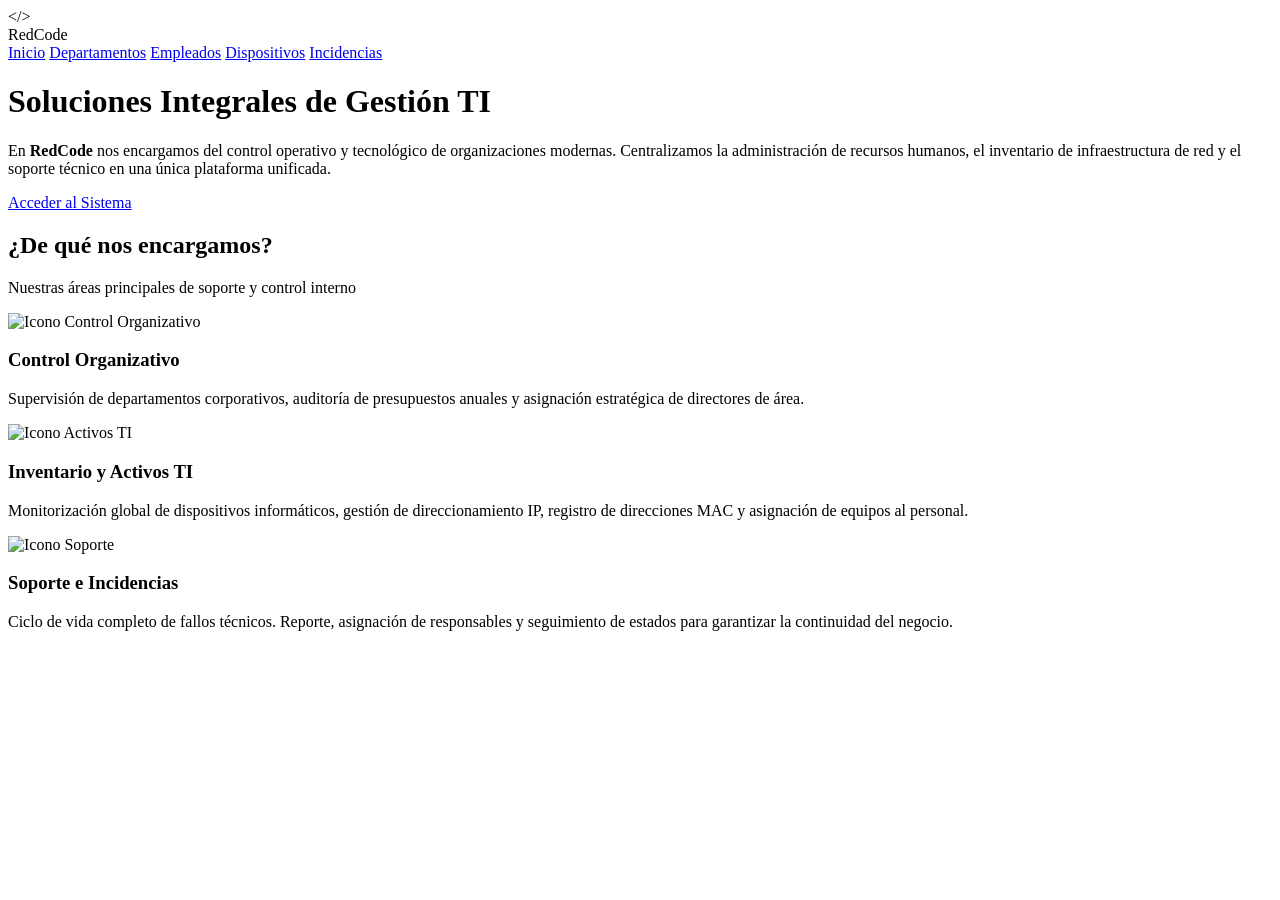
==== index.html @ e8f9861f "Create index.html" ====
<!DOCTYPE html>
<html lang="es">
<head>
  <meta charset="UTF-8">
  <meta name="viewport" content="width=device-width, initial-scale=1.0">
  <title>RedCode — Plataforma de Gestión Corporativa</title>
  <link rel="stylesheet" href="style.css">
</head>
<body>

<nav class="navbar">
  <div class="logo-box">
    <span class="nav-code-icon">&lt;/&gt;</span>
    <div class="logo-text">Red<span>Code</span></div>
  </div>
  <div class="links">
    <a href="index.html" class="active">Inicio</a>
    <a href="departamentos.html">Departamentos</a>
    <a href="empleados.html">Empleados</a>
    <a href="dispositivos.html">Dispositivos</a>
    <a href="incidencias.html">Incidencias</a>
  </div>
</nav>

<header class="hero">
  <h1>Soluciones Integrales de <span>Gestión TI</span></h1>
  <p class="hero-description">
    En <strong>RedCode</strong> nos encargamos del control operativo y tecnológico de organizaciones modernas.
    Centralizamos la administración de recursos humanos, el inventario de infraestructura de red y el soporte
    técnico en una única plataforma unificada.
  </p>
  <div class="hero-buttons">
    <a href="departamentos.html" class="btn-main">Acceder al Sistema</a>
  </div>
</header>

<section class="container general-info">
  <div class="services-title">
    <h2>¿De qué nos encargamos?</h2>
    <p class="subtitle">Nuestras áreas principales de soporte y control interno</p>
  </div>

  <div class="grid-services">
    <div class="service-card">
      <div class="service-icon">
        <img src="redcode_icon_stats.svg" alt="Icono Control Organizativo">
      </div>
      <h3>Control Organizativo</h3>
      <p>Supervisión de departamentos corporativos, auditoría de presupuestos anuales y asignación estratégica de directores de área.</p>
    </div>

    <div class="service-card">
      <div class="service-icon">
        <img src="redcode_icon_dev.svg" alt="Icono Activos TI">
      </div>
      <h3>Inventario y Activos TI</h3>
      <p>Monitorización global de dispositivos informáticos, gestión de direccionamiento IP, registro de direcciones MAC y asignación de equipos al personal.</p>
    </div>

    <div class="service-card">
      <div class="service-icon">
        <img src="redcode_icon_incidencias.svg" alt="Icono Soporte">
      </div>
      <h3>Soporte e Incidencias</h3>
      <p>Ciclo de vida completo de fallos técnicos. Reporte, asignación de responsables y seguimiento de estados para garantizar la continuidad del negocio.</p>
    </div>
  </div>
</section>

</body>
</html>
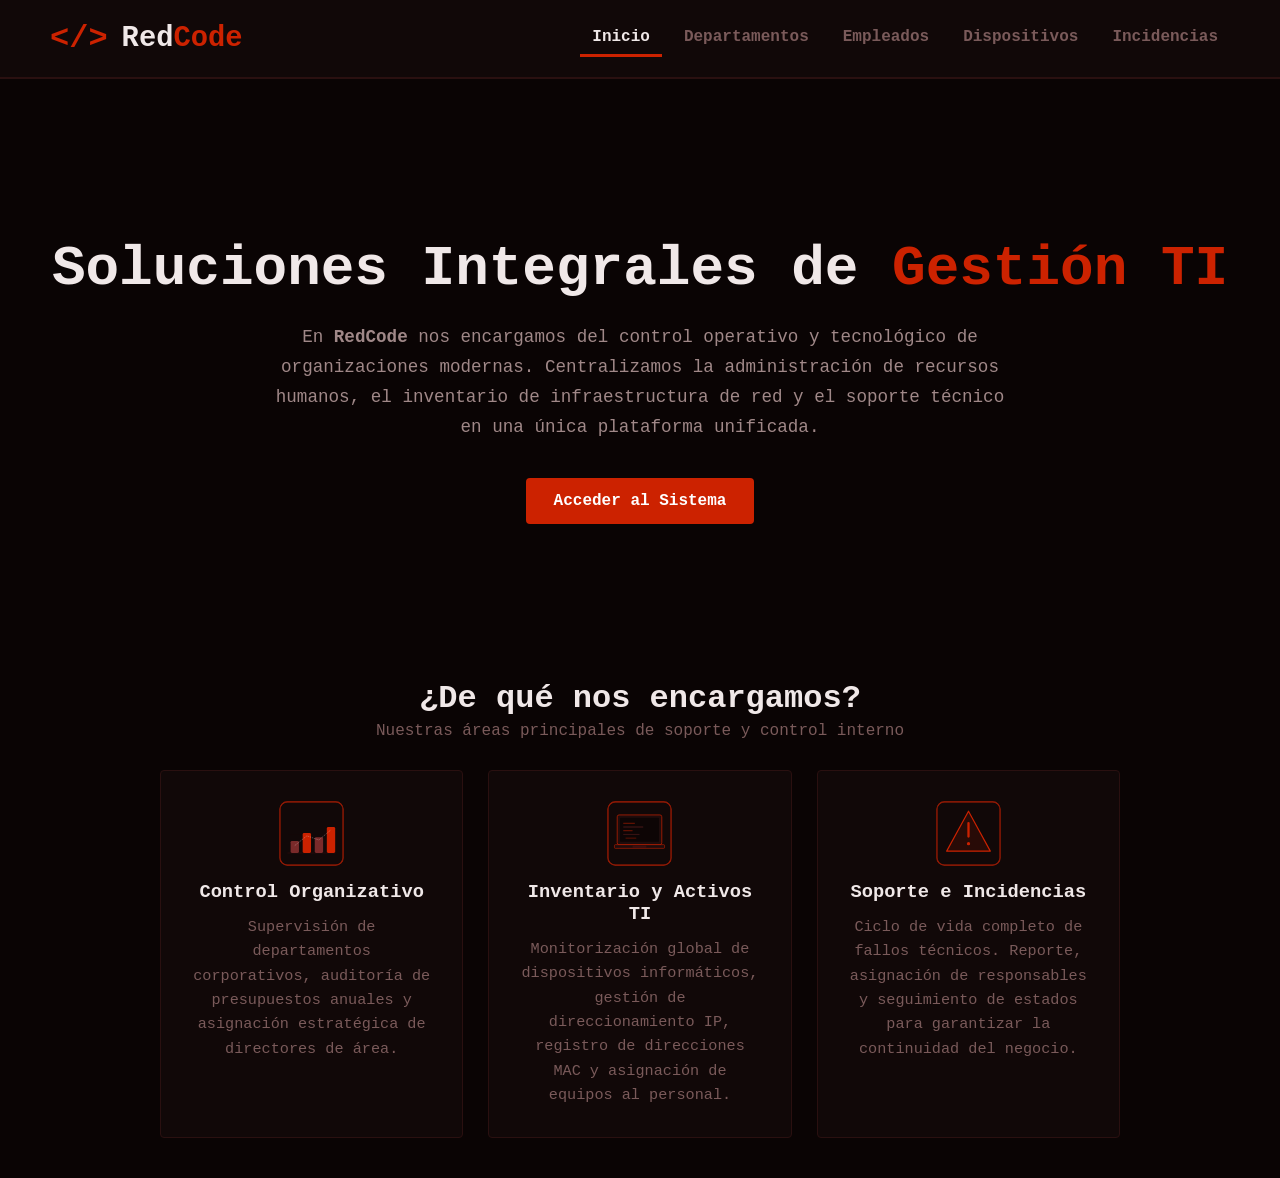
==== commit 5ecc8d4c: "Update index.html" ====
--- a/index.html
+++ b/index.html
@@ -15,10 +15,10 @@
   </div>
   <div class="links">
     <a href="index.html" class="active">Inicio</a>
-    <a href="departamentos.html">Departamentos</a>
-    <a href="empleados.html">Empleados</a>
-    <a href="dispositivos.html">Dispositivos</a>
-    <a href="incidencias.html">Incidencias</a>
+    <a href="/departamentos.html">Departamentos</a>
+    <a href="/empleados.html">Empleados</a>
+    <a href="7dispositivos.html">Dispositivos</a>
+    <a href="7incidencias.html">Incidencias</a>
   </div>
 </nav>
 
@@ -30,7 +30,7 @@
     técnico en una única plataforma unificada.
   </p>
   <div class="hero-buttons">
-    <a href="departamentos.html" class="btn-main">Acceder al Sistema</a>
+    <a href="/departamentos.html" class="btn-main">Acceder al Sistema</a>
   </div>
 </header>
 
--- a/style.css
+++ b/style.css
@@ -0,0 +1,445 @@
+* {
+    margin: 0;
+    padding: 0;
+    box-sizing: border-box;
+    font-family: 'Courier New', monospace;
+}
+
+body {
+    background-color: #0a0404;
+    color: #f0e8e8;
+    padding-top: 100px;
+}
+
+.navbar {
+    display: flex;
+    justify-content: space-between;
+    align-items: center;
+    padding: 20px 50px;
+    background-color: #110808;
+    border-bottom: 2px solid #2a1010;
+    position: fixed;
+    top: 0;
+    width: 100%;
+    z-index: 100;
+}
+
+.logo-box {
+    display: flex;
+    align-items: center;
+    gap: 14px;
+    flex-shrink: 0;
+}
+
+.nav-code-icon {
+    color: #cc2200;
+    font-size: 2rem;
+    font-weight: bold;
+    font-family: monospace;
+}
+
+.logo-text {
+    font-size: 1.8rem;
+    font-weight: bold;
+    white-space: nowrap;
+}
+
+.logo-text span {
+    color: #cc2200;
+}
+
+.links {
+    display: flex;
+    align-items: center;
+    flex-wrap: wrap;
+    gap: 4px;
+}
+
+.links a {
+    color: #7a5a5a;
+    text-decoration: none;
+    margin-left: 6px;
+    font-size: 1rem;
+    font-weight: bold;
+    padding: 8px 12px;
+    white-space: nowrap;
+    border-bottom: 3px solid transparent;
+    transition: color 0.2s, border-color 0.2s;
+}
+
+.links a:hover,
+.links a.active {
+    color: #f0e8e8;
+    border-bottom: 3px solid #cc2200;
+}
+
+.hamburger {
+    display: none;
+    flex-direction: column;
+    gap: 5px;
+    cursor: pointer;
+    padding: 6px;
+    background: none;
+    border: none;
+}
+
+.hamburger span {
+    display: block;
+    width: 26px;
+    height: 2px;
+    background-color: #cc2200;
+    border-radius: 2px;
+    transition: transform 0.3s, opacity 0.3s;
+}
+
+.hamburger.open span:nth-child(1) { transform: translateY(7px) rotate(45deg); }
+.hamburger.open span:nth-child(2) { opacity: 0; }
+.hamburger.open span:nth-child(3) { transform: translateY(-7px) rotate(-45deg); }
+
+.hero {
+    display: flex;
+    flex-direction: column;
+    align-items: center;
+    justify-content: center;
+    text-align: center;
+    min-height: 60vh;
+    padding: 60px 20px 40px;
+}
+
+.hero h1 {
+    font-size: 3.5rem;
+    margin-bottom: 20px;
+    line-height: 1.2;
+}
+
+.hero h1 span {
+    color: #cc2200;
+}
+
+.hero-description {
+    color: #a08888;
+    max-width: 750px;
+    font-size: 1.1rem;
+    line-height: 1.7;
+    margin-bottom: 35px;
+}
+
+.hero-buttons {
+    display: flex;
+    gap: 16px;
+    flex-wrap: wrap;
+    justify-content: center;
+}
+
+.services-title {
+    text-align: center;
+    margin-top: 20px;
+    margin-bottom: 10px;
+}
+
+.grid-services {
+    display: grid;
+    grid-template-columns: repeat(auto-fit, minmax(260px, 1fr));
+    gap: 25px;
+    margin-top: 20px;
+}
+
+.service-card {
+    background-color: #110808;
+    border: 1px solid #2a1010;
+    padding: 30px;
+    border-radius: 4px;
+    text-align: center;
+    transition: border-color 0.2s;
+}
+
+.service-card:hover {
+    border-color: #cc2200;
+}
+
+.service-icon {
+    margin-bottom: 15px;
+}
+
+.service-icon img {
+    width: 65px;
+    height: 65px;
+    object-fit: contain;
+    vertical-align: middle;
+}
+
+.service-card h3 {
+    margin-bottom: 12px;
+    color: #f0e8e8;
+}
+
+.service-card p {
+    color: #7a5a5a;
+    font-size: 0.95rem;
+    line-height: 1.6;
+}
+
+.container {
+    max-width: 1000px;
+    margin: 40px auto;
+    padding: 0 20px;
+}
+
+h2 {
+    font-size: 2rem;
+    margin-bottom: 5px;
+}
+
+.subtitle {
+    color: #7a5a5a;
+    margin-bottom: 30px;
+}
+
+.btn-main {
+    display: inline-block;
+    padding: 14px 28px;
+    text-decoration: none;
+    font-weight: bold;
+    border-radius: 4px;
+    border: none;
+    font-size: 1rem;
+    background-color: #cc2200;
+    color: white;
+    cursor: pointer;
+    transition: background-color 0.2s;
+    font-family: 'Courier New', monospace;
+}
+
+.btn-main:hover {
+    background-color: #aa1c00;
+}
+
+.data-table {
+    width: 100%;
+    border-collapse: collapse;
+    margin-bottom: 40px;
+    background-color: #110808;
+    border: 1px solid #2a1010;
+}
+
+.data-table th,
+.data-table td {
+    padding: 15px;
+    text-align: left;
+}
+
+.data-table th {
+    background-color: #1a0c0c;
+    color: #cc2200;
+    font-size: 0.85rem;
+    text-transform: uppercase;
+}
+
+.data-table tr {
+    border-bottom: 1px solid #2a1010;
+}
+
+.data-table tbody tr:hover {
+    background-color: #150909;
+}
+
+.badge {
+    padding: 4px 10px;
+    font-size: 0.8rem;
+    font-weight: bold;
+    border-radius: 3px;
+}
+
+.badge-amber { background-color: rgba(204, 136, 0, 0.2); color: #cc8800; }
+.badge-red   { background-color: rgba(204, 34, 0, 0.2);  color: #cc2200; }
+
+.form-box {
+    background-color: #110808;
+    border: 1px solid #2a1010;
+    padding: 30px;
+    border-radius: 4px;
+}
+
+.form-box h3 {
+    margin-bottom: 20px;
+    color: #cc2200;
+}
+
+.form-group {
+    display: flex;
+    flex-direction: column;
+    margin-bottom: 20px;
+}
+
+.form-group label {
+    margin-bottom: 8px;
+    font-size: 0.9rem;
+    color: #7a5a5a;
+}
+
+.form-group input,
+.form-group textarea {
+    background-color: #1a0c0c;
+    border: 1px solid #2a1010;
+    padding: 12px;
+    color: white;
+    border-radius: 4px;
+    font-family: 'Courier New', monospace;
+    font-size: 0.95rem;
+}
+
+.form-group input:focus,
+.form-group textarea:focus {
+    outline: none;
+    border-color: #cc2200;
+}
+
+.form-group textarea {
+    height: 100px;
+    resize: vertical;
+}
+
+.grid-incidencias {
+    display: grid;
+    grid-template-columns: 1fr 1fr;
+    gap: 20px;
+    margin-bottom: 40px;
+}
+
+.ticket {
+    background-color: #110808;
+    border: 1px solid #2a1010;
+    padding: 20px;
+    border-radius: 4px;
+    transition: border-color 0.2s;
+}
+
+.ticket:hover {
+    border-color: #cc2200;
+}
+
+.ticket-header {
+    display: flex;
+    justify-content: space-between;
+    align-items: center;
+    margin-bottom: 10px;
+}
+
+.ticket-header .id {
+    color: #7a5a5a;
+    font-weight: bold;
+}
+
+.ticket h3 {
+    margin-bottom: 10px;
+    font-size: 1.1rem;
+}
+
+.ticket p {
+    color: #7a5a5a;
+    font-size: 0.9rem;
+    line-height: 1.5;
+}
+
+.page-title {
+    display: flex;
+    align-items: center;
+    gap: 12px;
+}
+
+.title-icon {
+    width: 38px;
+    height: 38px;
+    object-fit: contain;
+    flex-shrink: 0;
+}
+
+@media screen and (max-width: 900px) {
+    body { padding-top: 80px; }
+    .navbar { padding: 16px 24px; }
+    .logo-text { font-size: 1.4rem; }
+    .nav-code-icon { font-size: 1.6rem; }
+    .links a { font-size: 0.9rem; padding: 6px 8px; margin-left: 0; }
+    .hero h1 { font-size: 2.6rem; }
+    h2 { font-size: 1.6rem; }
+}
+
+@media screen and (max-width: 768px) {
+    body { padding-top: 70px; }
+
+    .navbar {
+        flex-direction: row;
+        justify-content: space-between;
+        padding: 14px 20px;
+        gap: 0;
+    }
+
+    .hamburger { display: flex; }
+
+    .links {
+        display: none;
+        flex-direction: column;
+        align-items: flex-start;
+        width: 100%;
+        background-color: #110808;
+        border-top: 1px solid #2a1010;
+        padding: 12px 0 16px;
+        gap: 0;
+        position: absolute;
+        top: 100%;
+        left: 0;
+        right: 0;
+        z-index: 99;
+    }
+
+    .links.open { display: flex; }
+
+    .links a {
+        width: 100%;
+        padding: 12px 20px;
+        margin-left: 0;
+        font-size: 1rem;
+        border-bottom: 1px solid #1e0c0c;
+        border-left: 3px solid transparent;
+    }
+
+    .links a:hover,
+    .links a.active {
+        border-bottom: 1px solid #1e0c0c;
+        border-left: 3px solid #cc2200;
+        background-color: #150909;
+        color: #f0e8e8;
+    }
+
+    .hero { padding: 40px 20px 30px; min-height: auto; }
+    .hero h1 { font-size: 2rem; }
+    .hero-description { font-size: 1rem; }
+
+    .grid-services,
+    .grid-incidencias { grid-template-columns: 1fr; }
+
+    .data-table {
+        display: block;
+        overflow-x: auto;
+        white-space: nowrap;
+        -webkit-overflow-scrolling: touch;
+    }
+
+    h2 { font-size: 1.4rem; }
+    .page-title { flex-wrap: wrap; }
+    .form-box { padding: 20px; }
+    .container { padding: 0 16px; margin: 24px auto; }
+}
+
+@media screen and (max-width: 480px) {
+    .hero h1 { font-size: 1.6rem; }
+    .logo-text { font-size: 1.2rem; }
+    .nav-code-icon { font-size: 1.4rem; }
+    .btn-main { width: 100%; text-align: center; padding: 14px; }
+    .hero-buttons { width: 100%; }
+    .service-card { padding: 20px; }
+    .ticket { padding: 16px; }
+    .form-group input,
+    .form-group textarea { font-size: 16px; }
+}
+
